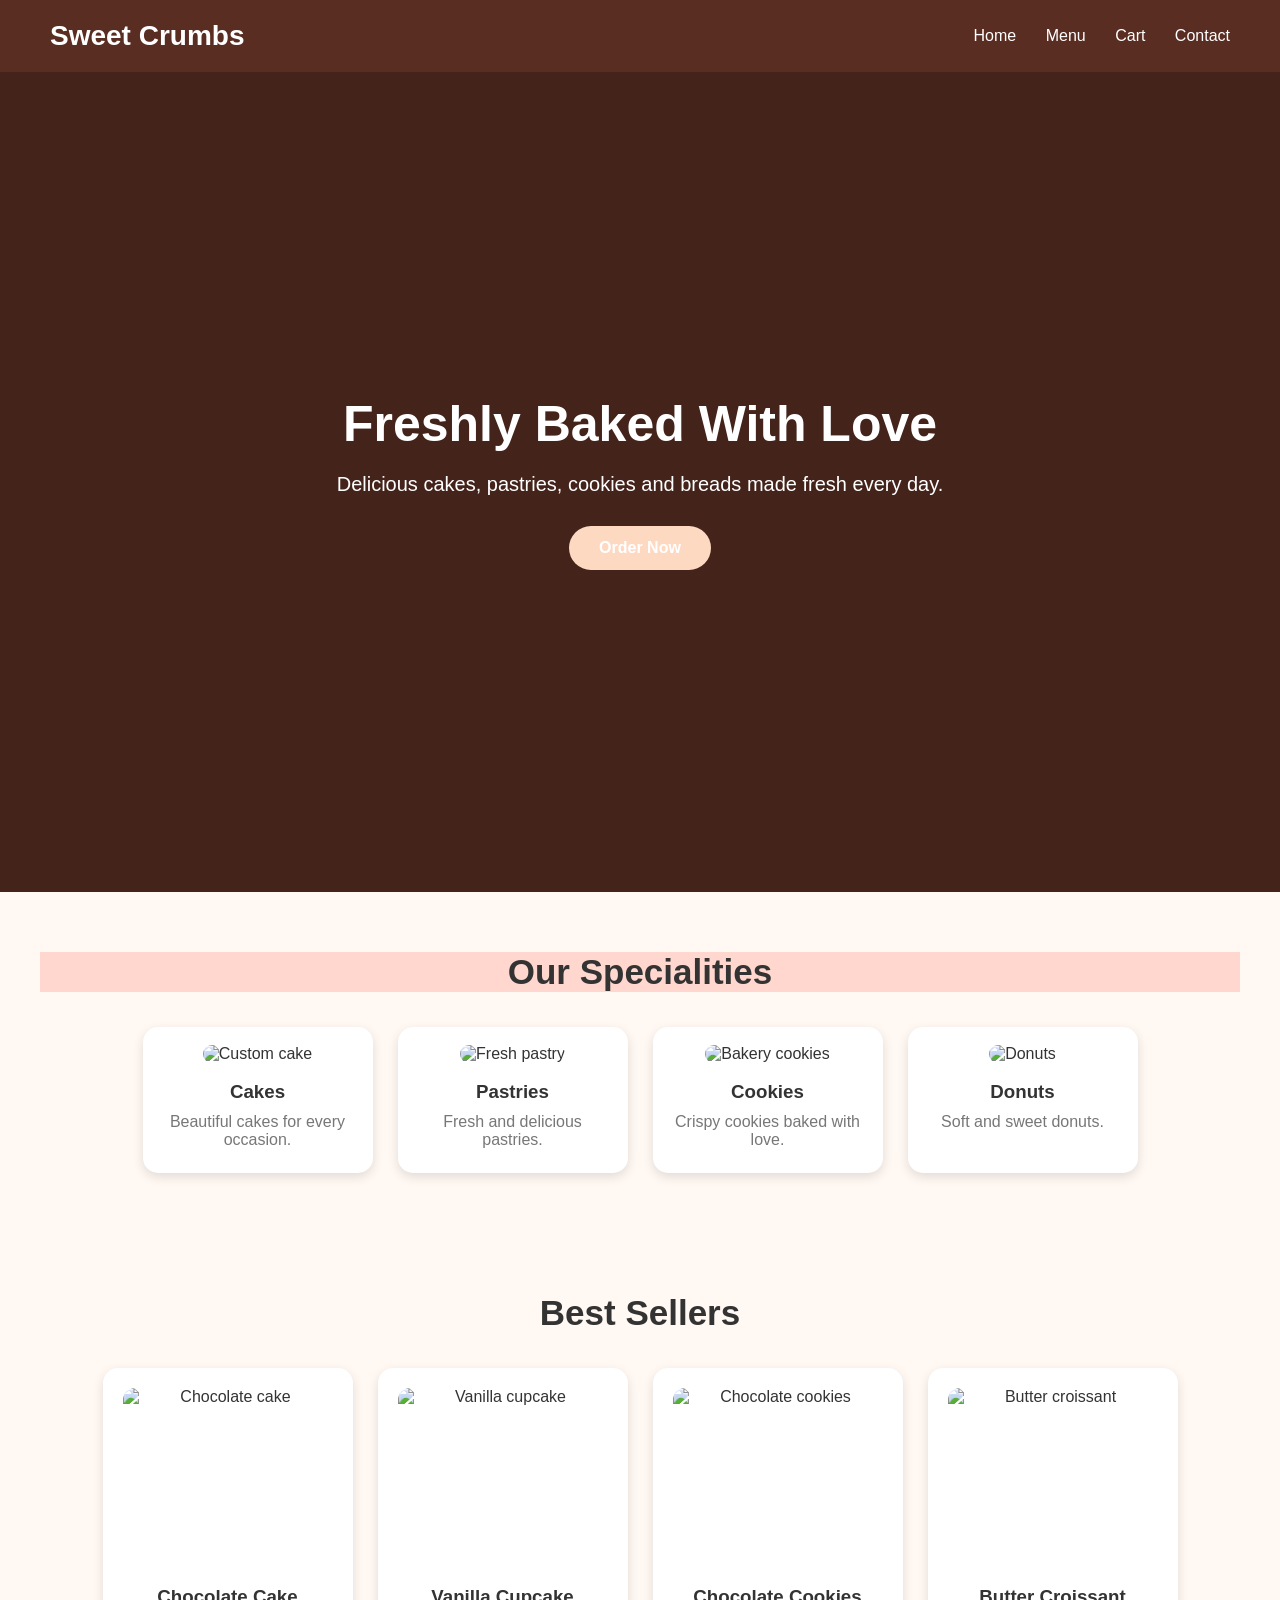
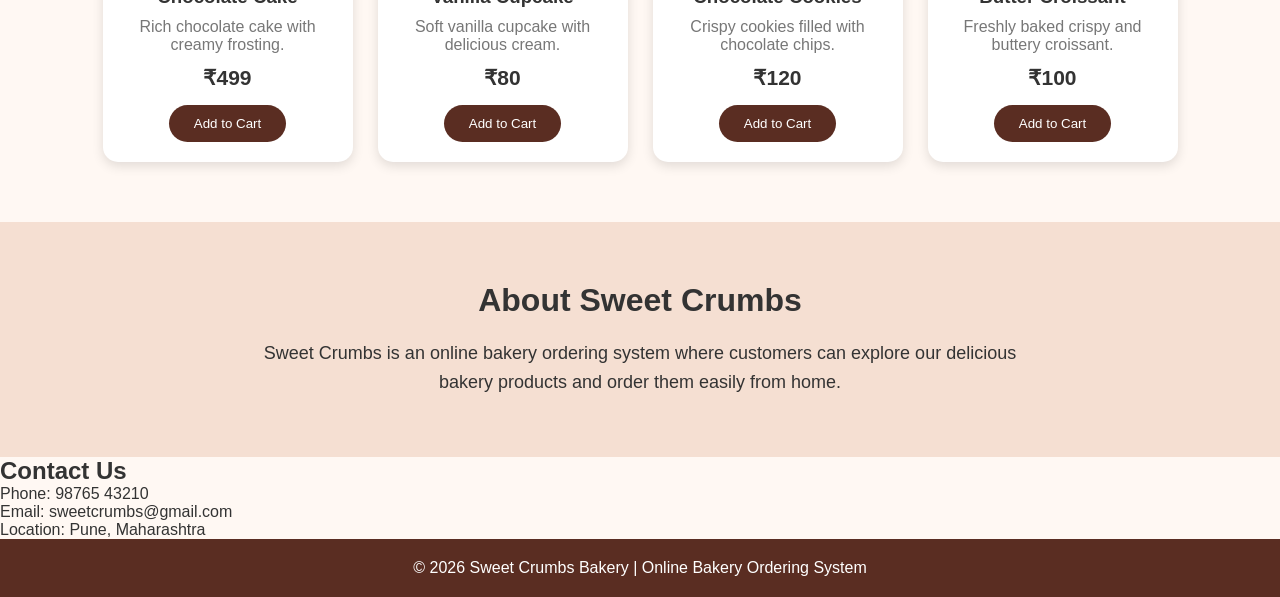
==== index.html @ 9736b139 "Add files via upload" ====
<!DOCTYPE html>
<html>
<head>
    <title>Sweet Crumbs Bakery</title>
    <link rel="stylesheet" href="style.css">
</head>

<body>

    <!-- Navigation -->
    <header>
        <h1>Sweet Crumbs</h1>

        <nav>
            <a href="index.html">Home</a>
            <a href="menu.html">Menu</a>
            <a href="cart.html">Cart</a>
            <a href="contact.html">Contact</a>
        </nav>
    </header>


    <!-- Hero Section -->
    <section class="hero">
        <div class="hero-slider">
            <div class="slide slide-1 active"></div>
            <div class="slide slide-2"></div>
            <div class="hero-overlay"></div>

            <div class="hero-text">
                <h2>Freshly Baked With Love</h2>

                <p>
                    Delicious cakes, pastries, cookies and breads
                    made fresh every day.
                </p>

                <a href="menu.html" class="btn">Order Now</a>
            </div>
        </div>
    </section>


    <!-- Categories -->
    <section class="categories">

        <h2 class="hr">Our Specialities</h2>

        <div class="category-container">
 
            <div class="category-card">
                <img src="https://images.unsplash.com/photo-1578985545062-69928b1d9587?auto=format&fit=crop&w=900&q=80" alt="Custom cake">
                <h3>Cakes</h3>
                <p>Beautiful cakes for every occasion.</p>
            </div>
 
            <div class="category-card">
                <img src="https://images.unsplash.com/photo-1509440159596-0249088772ff?auto=format&fit=crop&w=900&q=80" alt="Fresh pastry">
                <h3>Pastries</h3>
                <p>Fresh and delicious pastries.</p>
            </div>
 
            <div class="category-card">
                <img src="https://images.unsplash.com/photo-1486427944299-d1955d23e34d?auto=format&fit=crop&w=900&q=80" alt="Bakery cookies">
                <h3>Cookies</h3>
                <p>Crispy cookies baked with love.</p>
            </div>
 
            <div class="category-card">
                <img src="https://images.unsplash.com/photo-1551024601-bec78aea704b?auto=format&fit=crop&w=900&q=80" alt="Donuts">
                <h3>Donuts</h3>
                <p>Soft and sweet donuts.</p>
            </div>
 
        </div>

    </section>


    <!-- Best Sellers -->
    <section class="products">

        <h2>Best Sellers</h2>

        <div class="product-container">
 
            <div class="product-card">
                <img class="product-image" src="https://images.unsplash.com/photo-1578985545062-69928b1d9587?auto=format&fit=crop&w=900&q=80" alt="Chocolate cake">
 
                <h3>Chocolate Cake</h3>
 
                <p>Rich chocolate cake with creamy frosting.</p>
 
                <h4>₹499</h4>
 
                <button>Add to Cart</button>
            </div>
 
 
            <div class="product-card">
                <img class="product-image" src="https://images.unsplash.com/photo-1486427944299-d1955d23e34d?auto=format&fit=crop&w=900&q=80" alt="Vanilla cupcake">
 
                <h3>Vanilla Cupcake</h3>
 
                <p>Soft vanilla cupcake with delicious cream.</p>
 
                <h4>₹80</h4>
 
                <button>Add to Cart</button>
            </div>
 
 
            <div class="product-card">
                <img class="product-image" src="https://images.unsplash.com/photo-1486427944299-d1955d23e34d?auto=format&fit=crop&w=900&q=80" alt="Chocolate cookies">
 
                <h3>Chocolate Cookies</h3>
 
                <p>Crispy cookies filled with chocolate chips.</p>
 
                <h4>₹120</h4>
 
                <button>Add to Cart</button>
            </div>
 
 
            <div class="product-card">
                <img class="product-image" src="https://images.unsplash.com/photo-1509440159596-0249088772ff?auto=format&fit=crop&w=900&q=80" alt="Butter croissant">
 
                <h3>Butter Croissant</h3>
 
                <p>Freshly baked crispy and buttery croissant.</p>
 
                <h4>₹100</h4>
 
                <button>Add to Cart</button>
            </div>
 
        </div>

    </section>


    <!-- About -->
    <section class="about">

        <h2>About Sweet Crumbs</h2>

        <p>
            Sweet Crumbs is an online bakery ordering system
            where customers can explore our delicious bakery
            products and order them easily from home.
        </p>

    </section>


    <!-- Contact -->
    <section id="contact" class="contact">

        <h2>Contact Us</h2>

        <p>Phone: 98765 43210</p>
        <p>Email: sweetcrumbs@gmail.com</p>
        <p>Location: Pune, Maharashtra</p>

    </section>


    <!-- Footer -->
    <footer>
        <p>© 2026 Sweet Crumbs Bakery | Online Bakery Ordering System</p>
    </footer>

    <script>
        const slides = document.querySelectorAll('.slide');
        let currentSlide = 0;

        setInterval(() => {
            slides[currentSlide].classList.remove('active');
            currentSlide = (currentSlide + 1) % slides.length;
            slides[currentSlide].classList.add('active');
        }, 4000);
    </script>

</body>
</html>
---- style.css ----
* {
    margin: 0;
    padding: 0;
    box-sizing: border-box;
}

body {
    font-family: Arial, sans-serif;
    background-color: #fff8f3;
    color: #333;
}


/* Navigation */

header {
    background-color: #5a2d22;
    color: white;

    padding: 20px 50px;

    display: flex;
    justify-content: space-between;
    align-items: center;
}

header h1 {
    font-size: 28px;
}

nav a {
    color: white;
    text-decoration: none;
    margin-left: 25px;
}

nav a:hover {
    color: #ffd1b3;
}


/* Hero */

.hero {
    width: 100%;
    position: relative;
}

.hero-slider {
    position: relative;
    height: calc(100vh - 80px);
    min-height: 560px;
    overflow: hidden;
    background: #2f1b17;
}

.slide {
    position: absolute;
    inset: 0;
    background-size: cover;
    background-position: center;
    opacity: 0;
    transform: scale(1.14) translateX(4%);
    transition: opacity 1.2s ease, transform 5s ease;
}

.slide.active {
    opacity: 1;
    transform: scale(1) translateX(0);
}

.slide-1 {
    background-image: linear-gradient(rgba(90,45,34,0.62), rgba(90,45,34,0.62)),
        url("https://images.unsplash.com/photo-1509440159596-0249088772ff?auto=format&fit=crop&w=1600&q=80");
}

.slide-2 {
    background-image: linear-gradient(rgba(90,45,34,0.62), rgba(90,45,34,0.62)),
        url("https://images.unsplash.com/photo-1517433670267-08bbd4be890f?auto=format&fit=crop&w=1600&q=80");
}

.hero-overlay {
    position: absolute;
    inset: 0;
    background: rgba(46, 22, 15, 0.18);
}

.hero-text {
    position: relative;
    z-index: 2;
    height: 100%;
    display: flex;
    flex-direction: column;
    align-items: center;
    justify-content: center;
    text-align: center;
    color: white;
    padding: 30px;
}

.hero-text h2 {
    font-size: 50px;
    margin-bottom: 20px;
}

.hero-text p {
    font-size: 20px;
    margin-bottom: 30px;
    max-width: 700px;
}

.btn {
    background-color: #fed9c2;
    color: white;

    padding: 13px 30px;

    text-decoration: none;

    border-radius: 25px;

    font-weight: bold;
}


/* Categories */
.hr{
   background-color: #ffd7ce;
}

.categories {
    padding: 60px 40px;
    text-align: center;
}

.categories h2,
.products h2 {
    font-size: 35px;
    margin-bottom: 35px;
}

.category-container {
    display: flex;
    justify-content: center;
    gap: 25px;
    flex-wrap: wrap;
}

.category-card {
    background-color: white;

    width: 230px;

    padding: 18px 18px 24px;

    border-radius: 15px;

    box-shadow: 0 4px 12px rgba(0,0,0,0.12);
}

.category-card img {
    width: 100%;
    height: 170px;
    object-fit: cover;
    border-radius: 12px;
    margin-bottom: 18px;
}

.category-card h3 {
    margin-bottom: 10px;
}

.category-card p {
    margin-top: 10px;
    color: #777;
}


/* Products */

.products {
    padding: 60px 40px;
    text-align: center;
}

.product-container {
    display: flex;
    justify-content: center;
    gap: 25px;
    flex-wrap: wrap;
}

.product-card {
    background-color: white;

    width: 250px;

    padding: 20px;

    border-radius: 15px;

    box-shadow: 0 4px 12px rgba(0,0,0,0.12);
}

.product-image {
    width: 100%;
    height: 180px;
    object-fit: cover;
    border-radius: 12px;
    display: block;
    margin-bottom: 18px;
}

.product-card h3 {
    margin-bottom: 10px;
}

.product-card p {
    color: #777;
    margin-bottom: 12px;
}

.product-card h4 {
    font-size: 21px;
    margin-bottom: 15px;
}

.product-card button {
    background-color: #5a2d22;
    color: white;

    border: none;

    padding: 11px 25px;

    border-radius: 20px;

    cursor: pointer;
}

.product-card button:hover {
    background-color: #e89b6c;
}


/* About */

.about {
    padding: 60px 20%;
    text-align: center;
    background-color: #f5dfd2;
}

.about h2 {
    font-size: 32px;
    margin-bottom: 20px;
}

.about p {
    font-size: 18px;
    line-height: 1.6;
}


/* Footer */

footer {
    background-color: #5a2d22;
    color: white;

    text-align: center;

    padding: 20px;
}
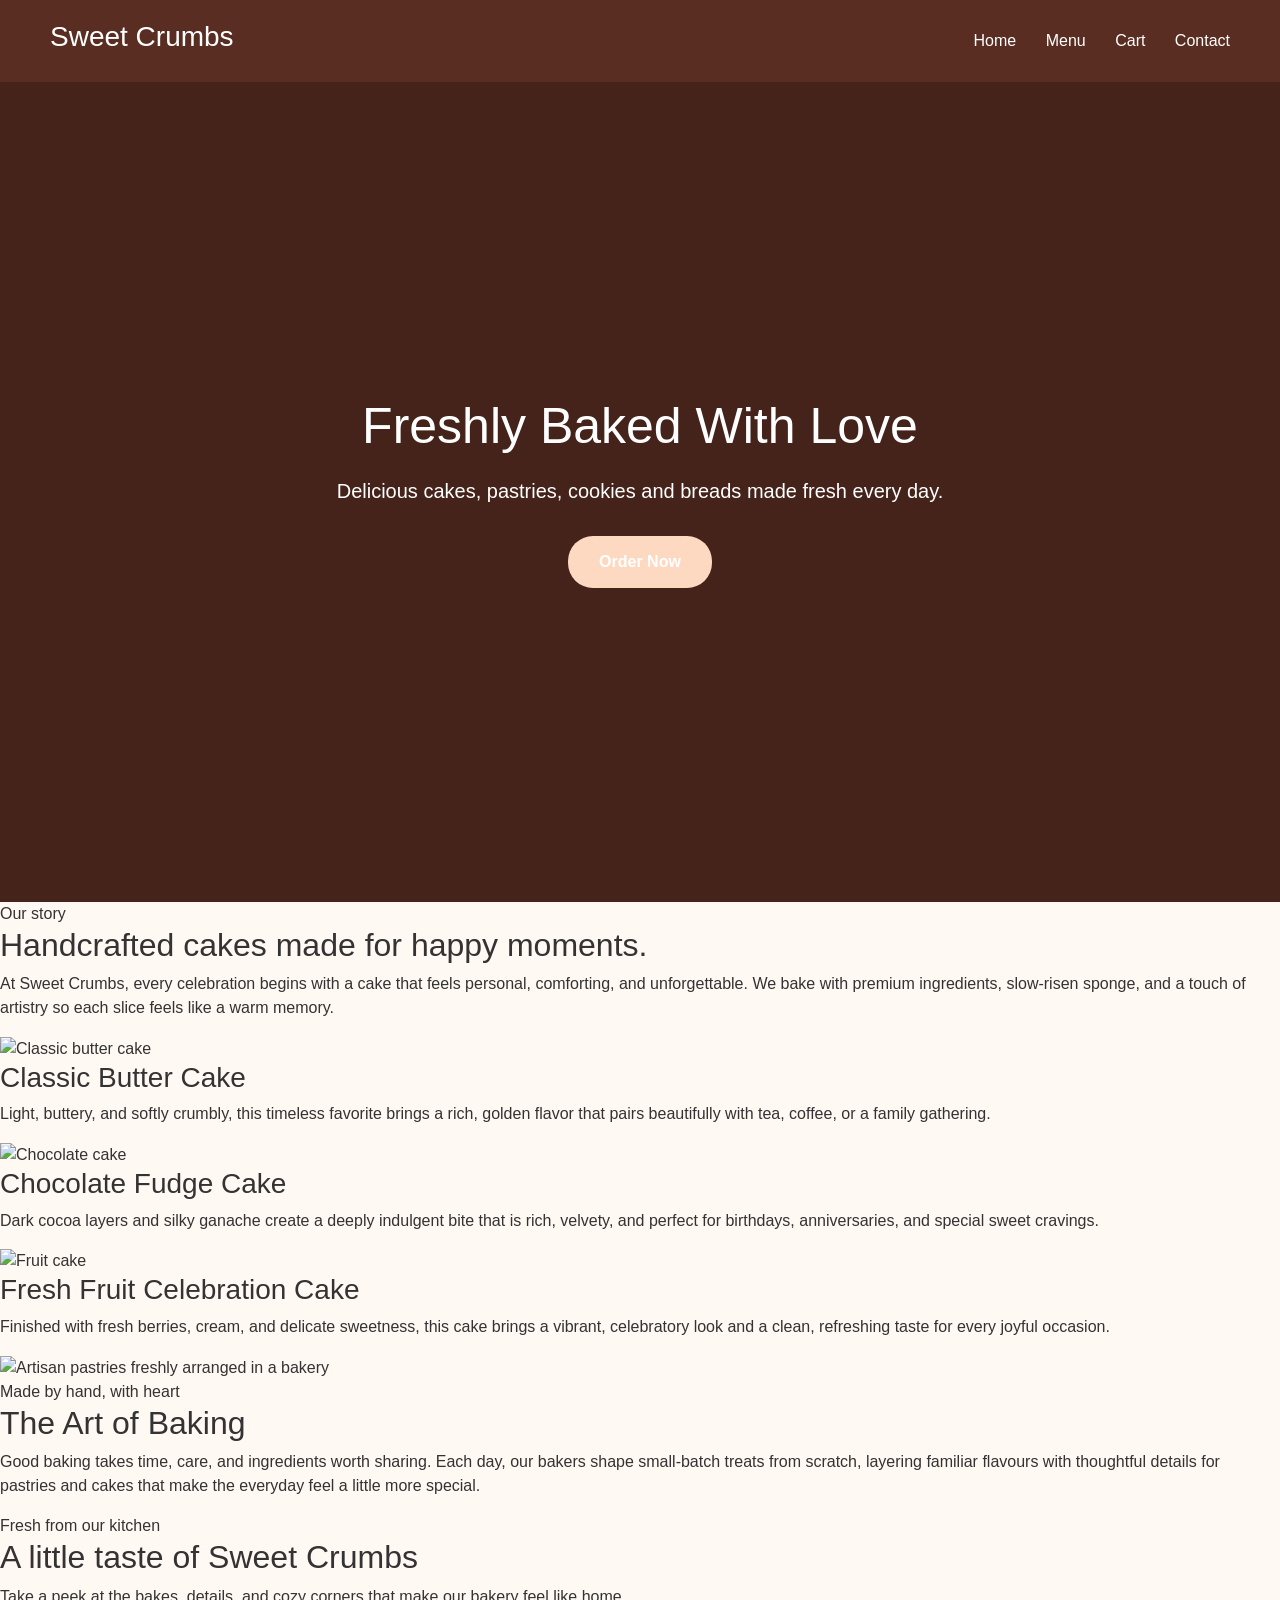
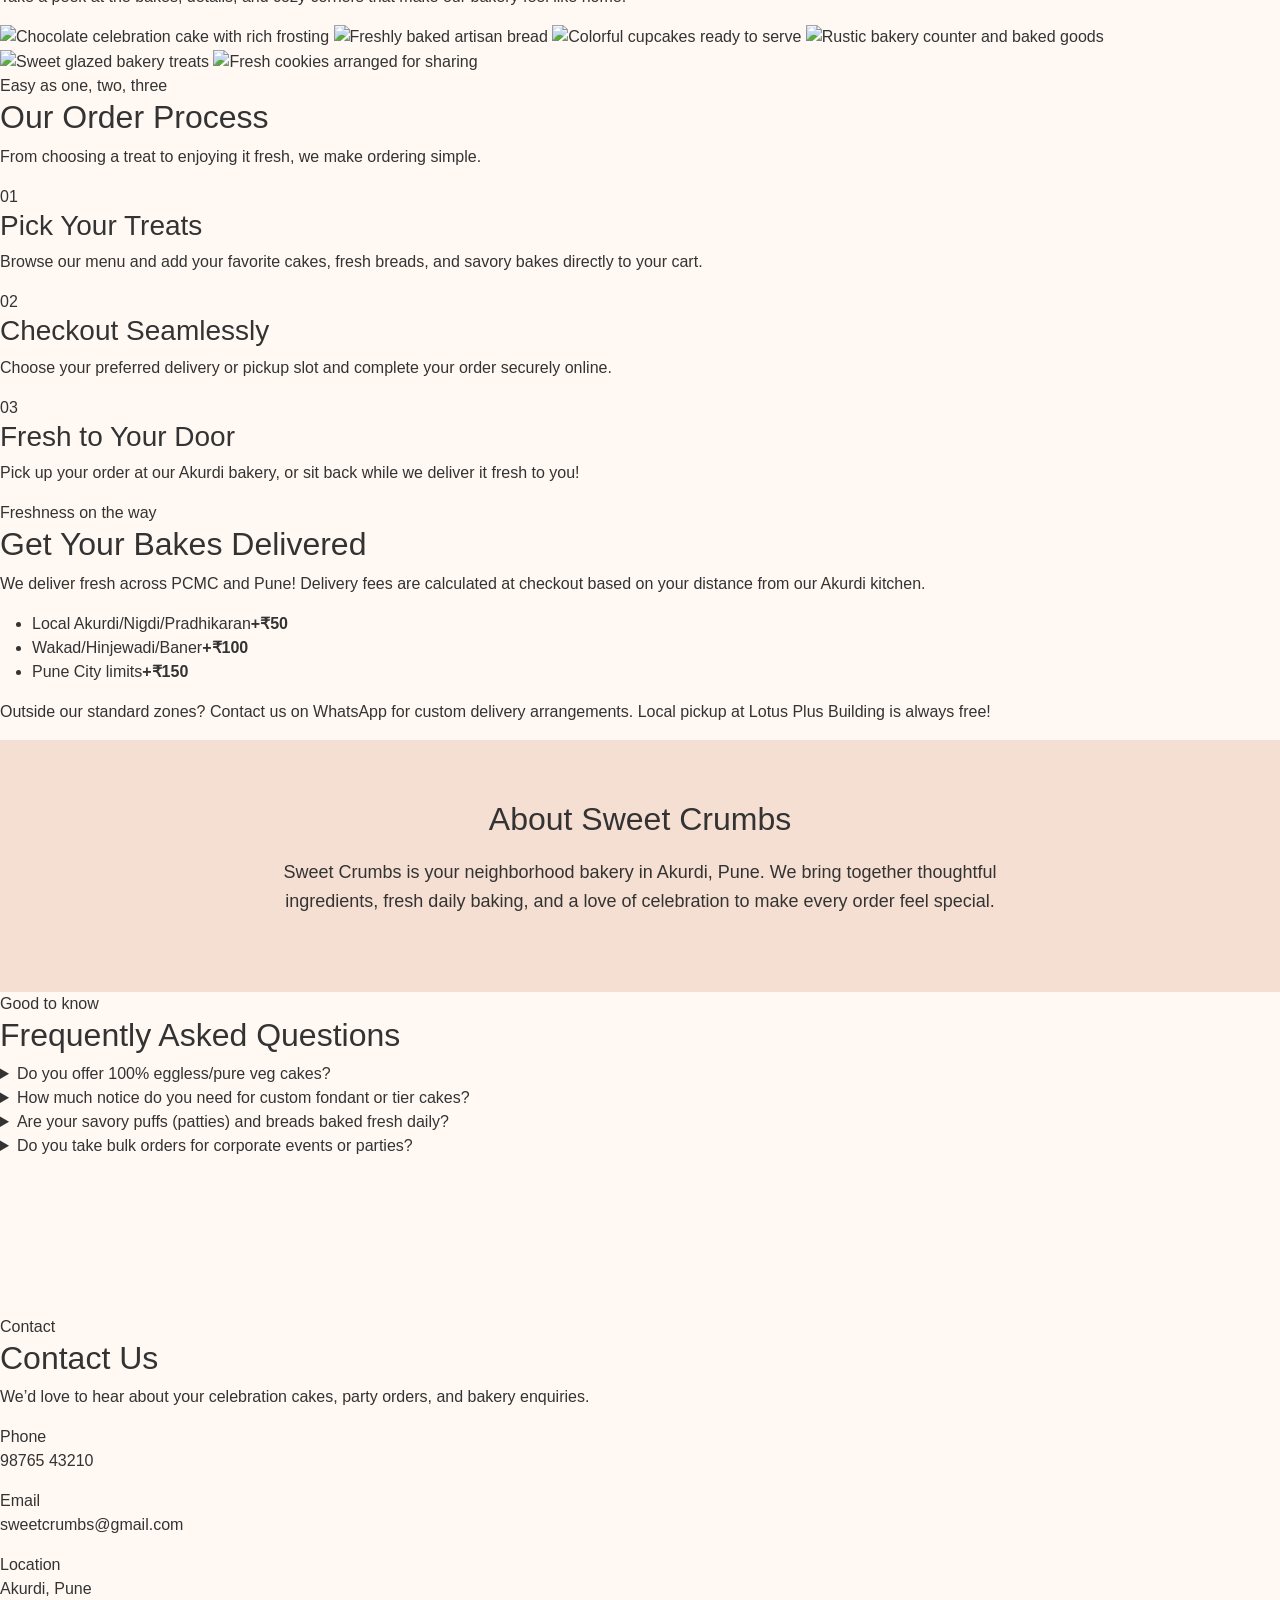
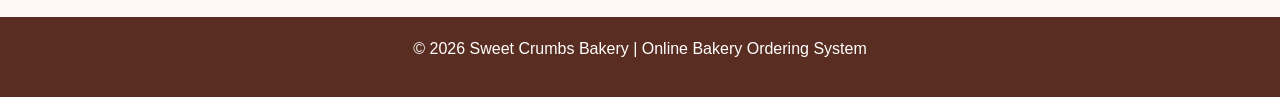
==== commit c0607f9f: "Integrate Bootstrap and enhance HTML structure Updated HTML structure to utilize Bootstrap for respo" ====
--- a/index.html
+++ b/index.html
@@ -2,12 +2,11 @@
 <html>
 <head>
     <title>Sweet Crumbs Bakery</title>
+    <link rel="stylesheet" href="https://cdn.jsdelivr.net/npm/bootstrap@5.3.3/dist/css/bootstrap.min.css">
     <link rel="stylesheet" href="style.css">
 </head>
 
 <body>
-
-    <!-- Navigation -->
     <header>
         <h1>Sweet Crumbs</h1>
 
@@ -19,8 +18,6 @@
         </nav>
     </header>
 
-
-    <!-- Hero Section -->
     <section class="hero">
         <div class="hero-slider">
             <div class="slide slide-1 active"></div>
@@ -40,147 +37,204 @@
         </div>
     </section>
 
-
-    <!-- Categories -->
-    <section class="categories">
-
-        <h2 class="hr">Our Specialities</h2>
-
-        <div class="category-container">
- 
-            <div class="category-card">
-                <img src="https://images.unsplash.com/photo-1578985545062-69928b1d9587?auto=format&fit=crop&w=900&q=80" alt="Custom cake">
-                <h3>Cakes</h3>
-                <p>Beautiful cakes for every occasion.</p>
-            </div>
- 
-            <div class="category-card">
-                <img src="https://images.unsplash.com/photo-1509440159596-0249088772ff?auto=format&fit=crop&w=900&q=80" alt="Fresh pastry">
-                <h3>Pastries</h3>
-                <p>Fresh and delicious pastries.</p>
-            </div>
- 
-            <div class="category-card">
-                <img src="https://images.unsplash.com/photo-1486427944299-d1955d23e34d?auto=format&fit=crop&w=900&q=80" alt="Bakery cookies">
-                <h3>Cookies</h3>
-                <p>Crispy cookies baked with love.</p>
-            </div>
- 
-            <div class="category-card">
-                <img src="https://images.unsplash.com/photo-1551024601-bec78aea704b?auto=format&fit=crop&w=900&q=80" alt="Donuts">
-                <h3>Donuts</h3>
-                <p>Soft and sweet donuts.</p>
-            </div>
- 
-        </div>
-
-    </section>
-
-
-    <!-- Best Sellers -->
-    <section class="products">
-
-        <h2>Best Sellers</h2>
-
-        <div class="product-container">
- 
-            <div class="product-card">
-                <img class="product-image" src="https://images.unsplash.com/photo-1578985545062-69928b1d9587?auto=format&fit=crop&w=900&q=80" alt="Chocolate cake">
- 
-                <h3>Chocolate Cake</h3>
- 
-                <p>Rich chocolate cake with creamy frosting.</p>
- 
-                <h4>₹499</h4>
- 
-                <button>Add to Cart</button>
-            </div>
- 
- 
-            <div class="product-card">
-                <img class="product-image" src="https://images.unsplash.com/photo-1486427944299-d1955d23e34d?auto=format&fit=crop&w=900&q=80" alt="Vanilla cupcake">
- 
-                <h3>Vanilla Cupcake</h3>
- 
-                <p>Soft vanilla cupcake with delicious cream.</p>
- 
-                <h4>₹80</h4>
- 
-                <button>Add to Cart</button>
-            </div>
- 
- 
-            <div class="product-card">
-                <img class="product-image" src="https://images.unsplash.com/photo-1486427944299-d1955d23e34d?auto=format&fit=crop&w=900&q=80" alt="Chocolate cookies">
- 
-                <h3>Chocolate Cookies</h3>
- 
-                <p>Crispy cookies filled with chocolate chips.</p>
- 
-                <h4>₹120</h4>
- 
-                <button>Add to Cart</button>
-            </div>
- 
- 
-            <div class="product-card">
-                <img class="product-image" src="https://images.unsplash.com/photo-1509440159596-0249088772ff?auto=format&fit=crop&w=900&q=80" alt="Butter croissant">
- 
-                <h3>Butter Croissant</h3>
- 
-                <p>Freshly baked crispy and buttery croissant.</p>
- 
-                <h4>₹100</h4>
- 
-                <button>Add to Cart</button>
-            </div>
- 
-        </div>
-
-    </section>
-
-
-    <!-- About -->
+    <section class="cake-about">
+        <div class="cake-about-inner">
+            <div class="cake-about-copy">
+                <span class="tag">Our story</span>
+                <h2>Handcrafted cakes made for happy moments.</h2>
+                <p>
+                    At Sweet Crumbs, every celebration begins with a cake that feels personal,
+                    comforting, and unforgettable. We bake with premium ingredients, slow-risen
+                    sponge, and a touch of artistry so each slice feels like a warm memory.
+                </p>
+            </div>
+
+            <div class="cake-info-grid">
+                <article class="cake-info-card">
+                    <img src="https://images.unsplash.com/photo-1551024601-bec78aea704b?auto=format&fit=crop&w=900&q=80" alt="Classic butter cake">
+                    <h3>Classic Butter Cake</h3>
+                    <p>
+                        Light, buttery, and softly crumbly, this timeless favorite brings a rich,
+                        golden flavor that pairs beautifully with tea, coffee, or a family gathering.
+                    </p>
+                </article>
+
+                <article class="cake-info-card">
+                    <img src="https://images.unsplash.com/photo-1578985545062-69928b1d9587?auto=format&fit=crop&w=900&q=80" alt="Chocolate cake">
+                    <h3>Chocolate Fudge Cake</h3>
+                    <p>
+                        Dark cocoa layers and silky ganache create a deeply indulgent bite that is rich,
+                        velvety, and perfect for birthdays, anniversaries, and special sweet cravings.
+                    </p>
+                </article>
+
+                <article class="cake-info-card">
+                    <img src="https://images.unsplash.com/photo-1464349095431-e9a21285b5f3?auto=format&fit=crop&w=900&q=80" alt="Fruit cake">
+                    <h3>Fresh Fruit Celebration Cake</h3>
+                    <p>
+                        Finished with fresh berries, cream, and delicate sweetness, this cake brings a
+                        vibrant, celebratory look and a clean, refreshing taste for every joyful occasion.
+                    </p>
+                </article>
+            </div>
+        </div>
+    </section>
+
+    <section class="home-feature">
+        <div class="home-feature-inner">
+            <img class="home-feature-image" src="https://images.unsplash.com/photo-1555507036-ab1f4038808a?auto=format&fit=crop&w=1400&q=85" alt="Artisan pastries freshly arranged in a bakery">
+            <div class="feature-copy">
+                <span class="tag">Made by hand, with heart</span>
+                <h2>The Art of Baking</h2>
+                <p>
+                    Good baking takes time, care, and ingredients worth sharing. Each day, our bakers
+                    shape small-batch treats from scratch, layering familiar flavours with thoughtful
+                    details for pastries and cakes that make the everyday feel a little more special.
+                </p>
+            </div>
+        </div>
+    </section>
+
+    <section class="bakery-gallery" aria-labelledby="gallery-heading">
+        <div class="gallery-heading">
+            <span class="tag">Fresh from our kitchen</span>
+            <h2 id="gallery-heading">A little taste of Sweet Crumbs</h2>
+            <p>Take a peek at the bakes, details, and cozy corners that make our bakery feel like home.</p>
+        </div>
+        <div class="gallery-grid">
+            <img src="https://images.unsplash.com/photo-1578985545062-69928b1d9587?auto=format&fit=crop&w=1000&q=85" alt="Chocolate celebration cake with rich frosting">
+            <img src="https://images.unsplash.com/photo-1509440159596-0249088772ff?auto=format&fit=crop&w=900&q=85" alt="Freshly baked artisan bread">
+            <img src="https://images.unsplash.com/photo-1486427944299-d1955d23e34d?auto=format&fit=crop&w=900&q=85" alt="Colorful cupcakes ready to serve">
+            <img src="https://images.unsplash.com/photo-1517433670267-08bbd4be890f?auto=format&fit=crop&w=1000&q=85" alt="Rustic bakery counter and baked goods">
+            <img src="https://images.unsplash.com/photo-1551024601-bec78aea704b?auto=format&fit=crop&w=900&q=85" alt="Sweet glazed bakery treats">
+            <img src="https://images.unsplash.com/photo-1558961363-fa8fdf82db35?auto=format&fit=crop&w=900&q=85" alt="Fresh cookies arranged for sharing">
+        </div>
+    </section>
+
+    <section class="order-process" aria-labelledby="order-process-heading">
+        <div class="order-process-inner">
+            <div class="order-section-heading">
+                <span class="tag">Easy as one, two, three</span>
+                <h2 id="order-process-heading">Our Order Process</h2>
+                <p>From choosing a treat to enjoying it fresh, we make ordering simple.</p>
+            </div>
+            <div class="process-grid">
+                <article class="process-card">
+                    <span class="process-number">01</span>
+                    <h3>Pick Your Treats</h3>
+                    <p>Browse our menu and add your favorite cakes, fresh breads, and savory bakes directly to your cart.</p>
+                </article>
+                <article class="process-card">
+                    <span class="process-number">02</span>
+                    <h3>Checkout Seamlessly</h3>
+                    <p>Choose your preferred delivery or pickup slot and complete your order securely online.</p>
+                </article>
+                <article class="process-card">
+                    <span class="process-number">03</span>
+                    <h3>Fresh to Your Door</h3>
+                    <p>Pick up your order at our Akurdi bakery, or sit back while we deliver it fresh to you!</p>
+                </article>
+            </div>
+        </div>
+    </section>
+
+    <section class="delivery-info" aria-labelledby="delivery-heading">
+        <div class="delivery-info-inner">
+            <div class="delivery-copy">
+                <span class="tag">Freshness on the way</span>
+                <h2 id="delivery-heading">Get Your Bakes Delivered</h2>
+                <p>We deliver fresh across PCMC and Pune! Delivery fees are calculated at checkout based on your distance from our Akurdi kitchen.</p>
+            </div>
+            <ul class="delivery-zones">
+                <li><span>Local Akurdi/Nigdi/Pradhikaran</span><strong>+₹50</strong></li>
+                <li><span>Wakad/Hinjewadi/Baner</span><strong>+₹100</strong></li>
+                <li><span>Pune City limits</span><strong>+₹150</strong></li>
+            </ul>
+            <p class="delivery-note">Outside our standard zones? Contact us on WhatsApp for custom delivery arrangements. Local pickup at Lotus Plus Building is always free!</p>
+        </div>
+    </section>
+
     <section class="about">
-
         <h2>About Sweet Crumbs</h2>
 
         <p>
-            Sweet Crumbs is an online bakery ordering system
-            where customers can explore our delicious bakery
-            products and order them easily from home.
+            Sweet Crumbs is your neighborhood bakery in Akurdi, Pune. We bring together thoughtful
+            ingredients, fresh daily baking, and a love of celebration to make every order feel special.
         </p>
-
-    </section>
-
-
-    <!-- Contact -->
+    </section>
+
+    <section class="faq-section" aria-labelledby="faq-heading">
+        <div class="faq-inner">
+            <div class="order-section-heading">
+                <span class="tag">Good to know</span>
+                <h2 id="faq-heading">Frequently Asked Questions</h2>
+            </div>
+            <div class="faq-list">
+                <details class="faq-item">
+                    <summary>Do you offer 100% eggless/pure veg cakes?</summary>
+                    <p>Yes! We specialize in premium eggless cakes and bakes. Just select the "eggless" option.</p>
+                </details>
+                <details class="faq-item">
+                    <summary>How much notice do you need for custom fondant or tier cakes?</summary>
+                    <p>We request at least 48 hours' notice for custom celebration cakes to ensure every detail is perfect.</p>
+                </details>
+                <details class="faq-item">
+                    <summary>Are your savory puffs (patties) and breads baked fresh daily?</summary>
+                    <p>Absolutely. All our breads, pavs, and patties are baked fresh every single morning.</p>
+                </details>
+                <details class="faq-item">
+                    <summary>Do you take bulk orders for corporate events or parties?</summary>
+                    <p>Yes, we love catering for birthdays, office events, and return favors. Contact us directly for bulk pricing.</p>
+                </details>
+            </div>
+        </div>
+    </section>
+
+    <section class="location-map" aria-label="Find Sweet Crumbs at Lotus Plus Building in Akurdi, Pune">
+        <div class="map-wrapper">
+            <iframe
+                src="https://maps.google.com/maps?q=lotus+plus+flat+9,+Akurdi,+Maharashtra+411035,+India&t=&z=15&ie=UTF8&iwloc=&output=embed"
+                loading="lazy"
+                referrerpolicy="no-referrer-when-downgrade"
+                allowfullscreen>
+            </iframe>
+        </div>
+    </section>
+
     <section id="contact" class="contact">
-
-        <h2>Contact Us</h2>
-
-        <p>Phone: 98765 43210</p>
-        <p>Email: sweetcrumbs@gmail.com</p>
-        <p>Location: Pune, Maharashtra</p>
-
-    </section>
-
-
-    <!-- Footer -->
+        <div class="contact-wrapper">
+            <div class="contact-text">
+                <span class="tag">Contact</span>
+                <h2>Contact Us</h2>
+                <p>
+                    We’d love to hear about your celebration cakes,
+                    party orders, and bakery enquiries.
+                </p>
+            </div>
+
+            <div class="contact-details">
+                <div class="detail-item">
+                    <span class="label">Phone</span>
+                    <p>98765 43210</p>
+                </div>
+                <div class="detail-item">
+                    <span class="label">Email</span>
+                    <p>sweetcrumbs@gmail.com</p>
+                </div>
+                <div class="detail-item">
+                    <span class="label">Location</span>
+                    <p>Akurdi, Pune</p>
+                </div>
+            </div>
+        </div>
+    </section>
+
     <footer>
         <p>© 2026 Sweet Crumbs Bakery | Online Bakery Ordering System</p>
     </footer>
 
-    <script>
-        const slides = document.querySelectorAll('.slide');
-        let currentSlide = 0;
-
-        setInterval(() => {
-            slides[currentSlide].classList.remove('active');
-            currentSlide = (currentSlide + 1) % slides.length;
-            slides[currentSlide].classList.add('active');
-        }, 4000);
-    </script>
-
+    <script src="https://code.jquery.com/jquery-3.12.4.min.js"></script>
+    <script src="https://cdn.jsdelivr.net/npm/bootstrap@5.3.3/dist/js/bootstrap.bundle.min.js"></script>
+    <script src="script.js"></script>
 </body>
-</html>+</html>
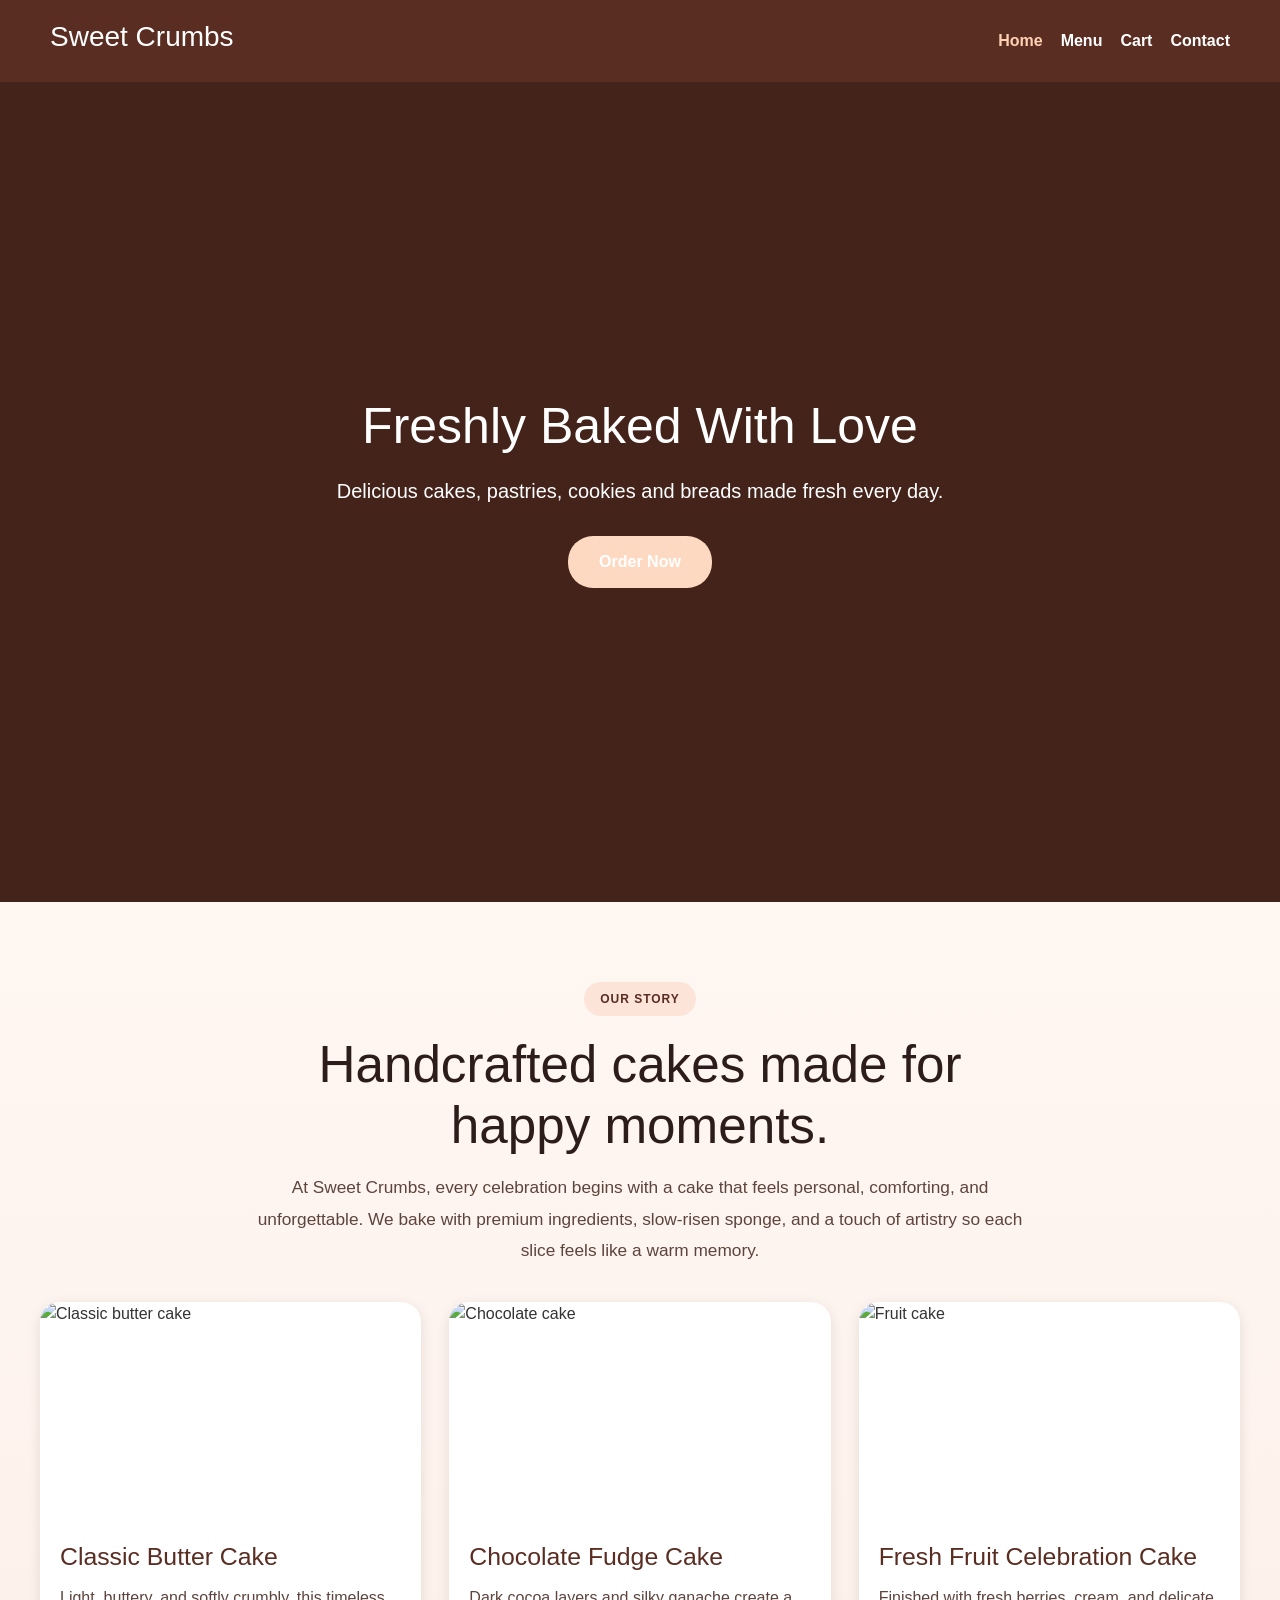
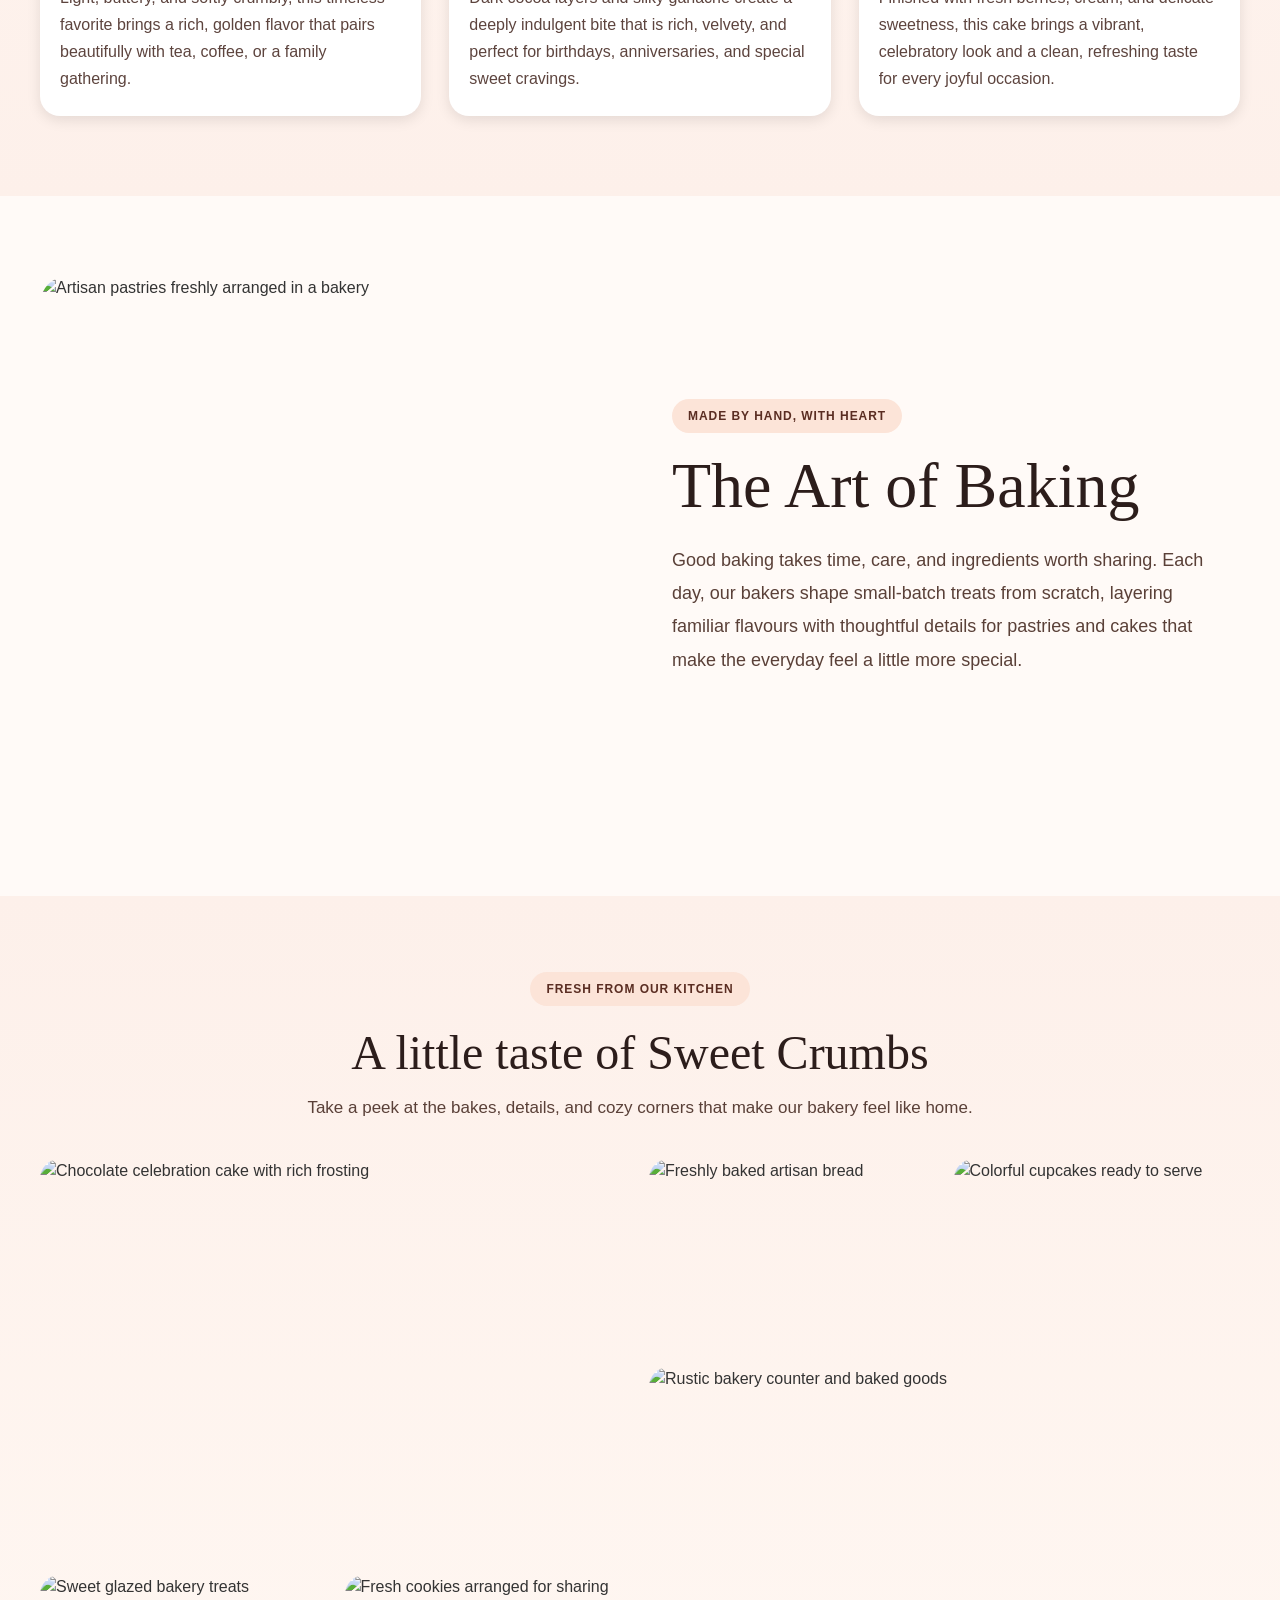
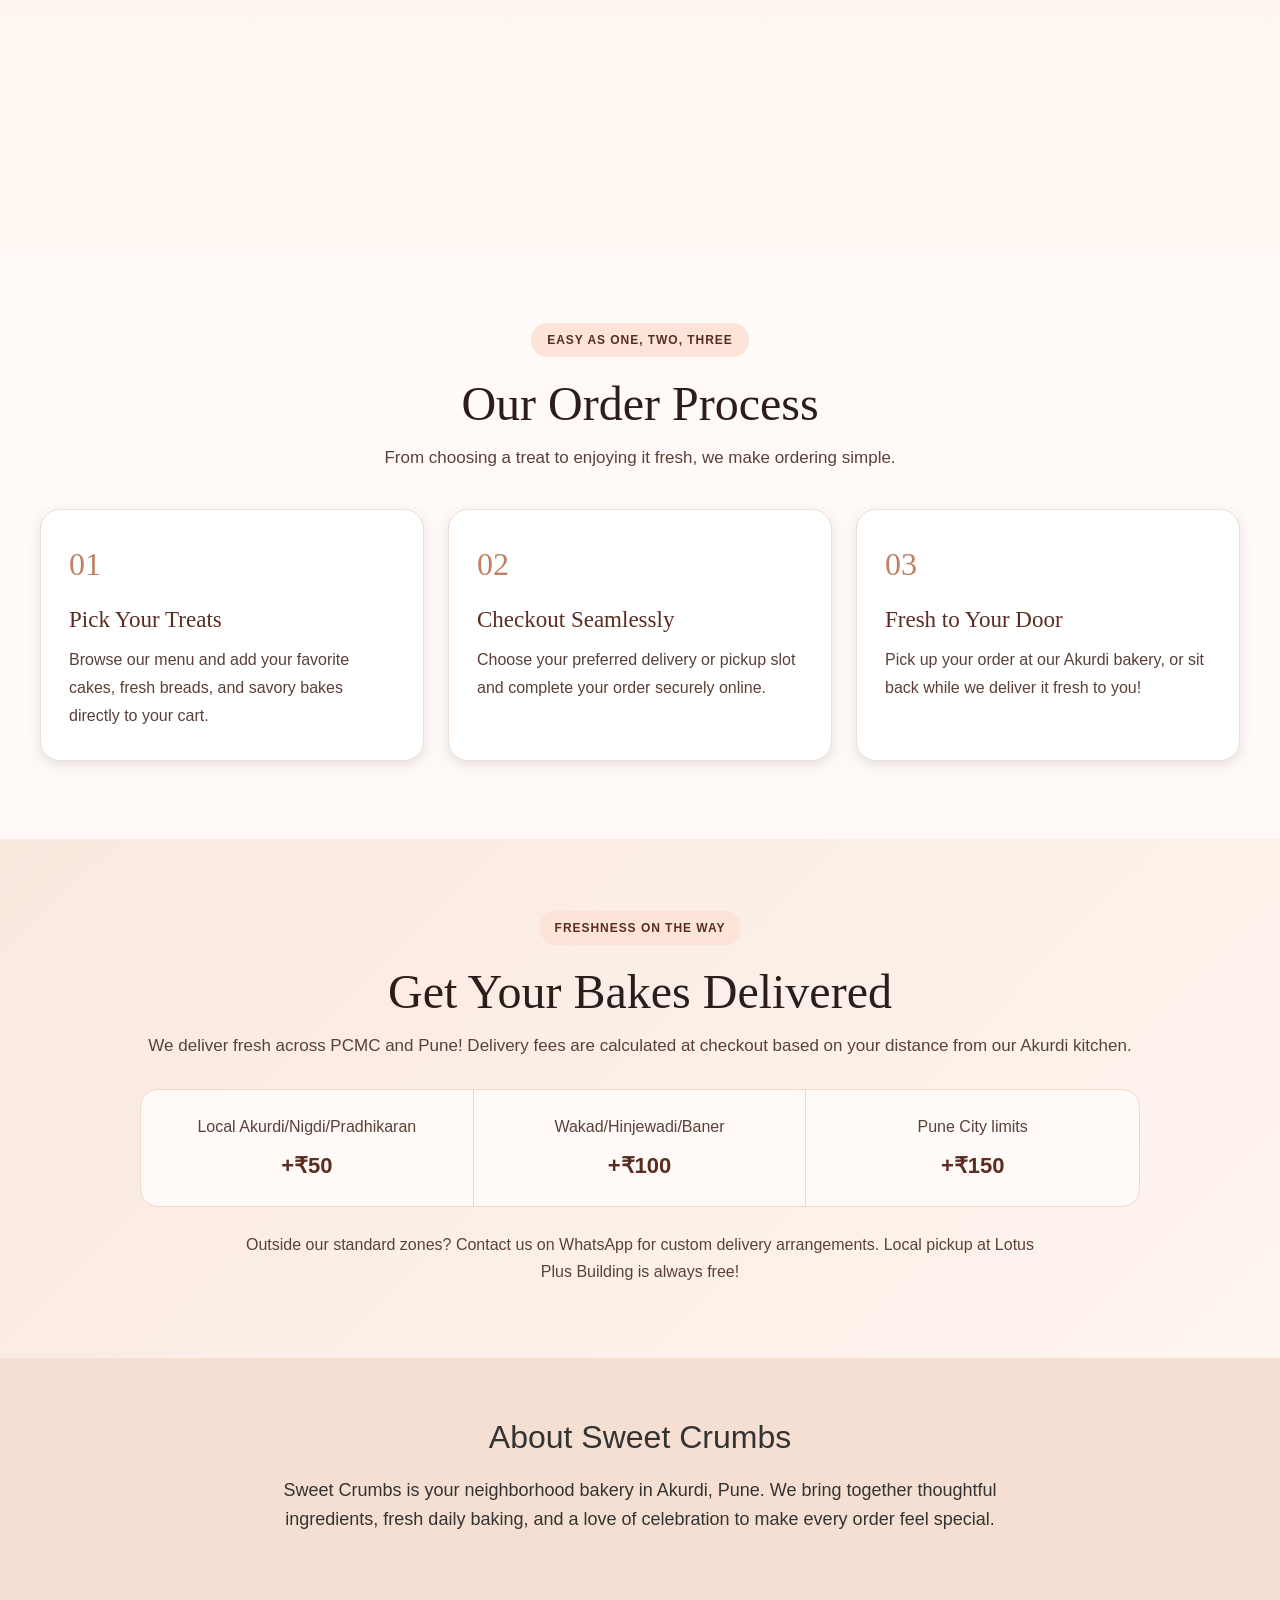
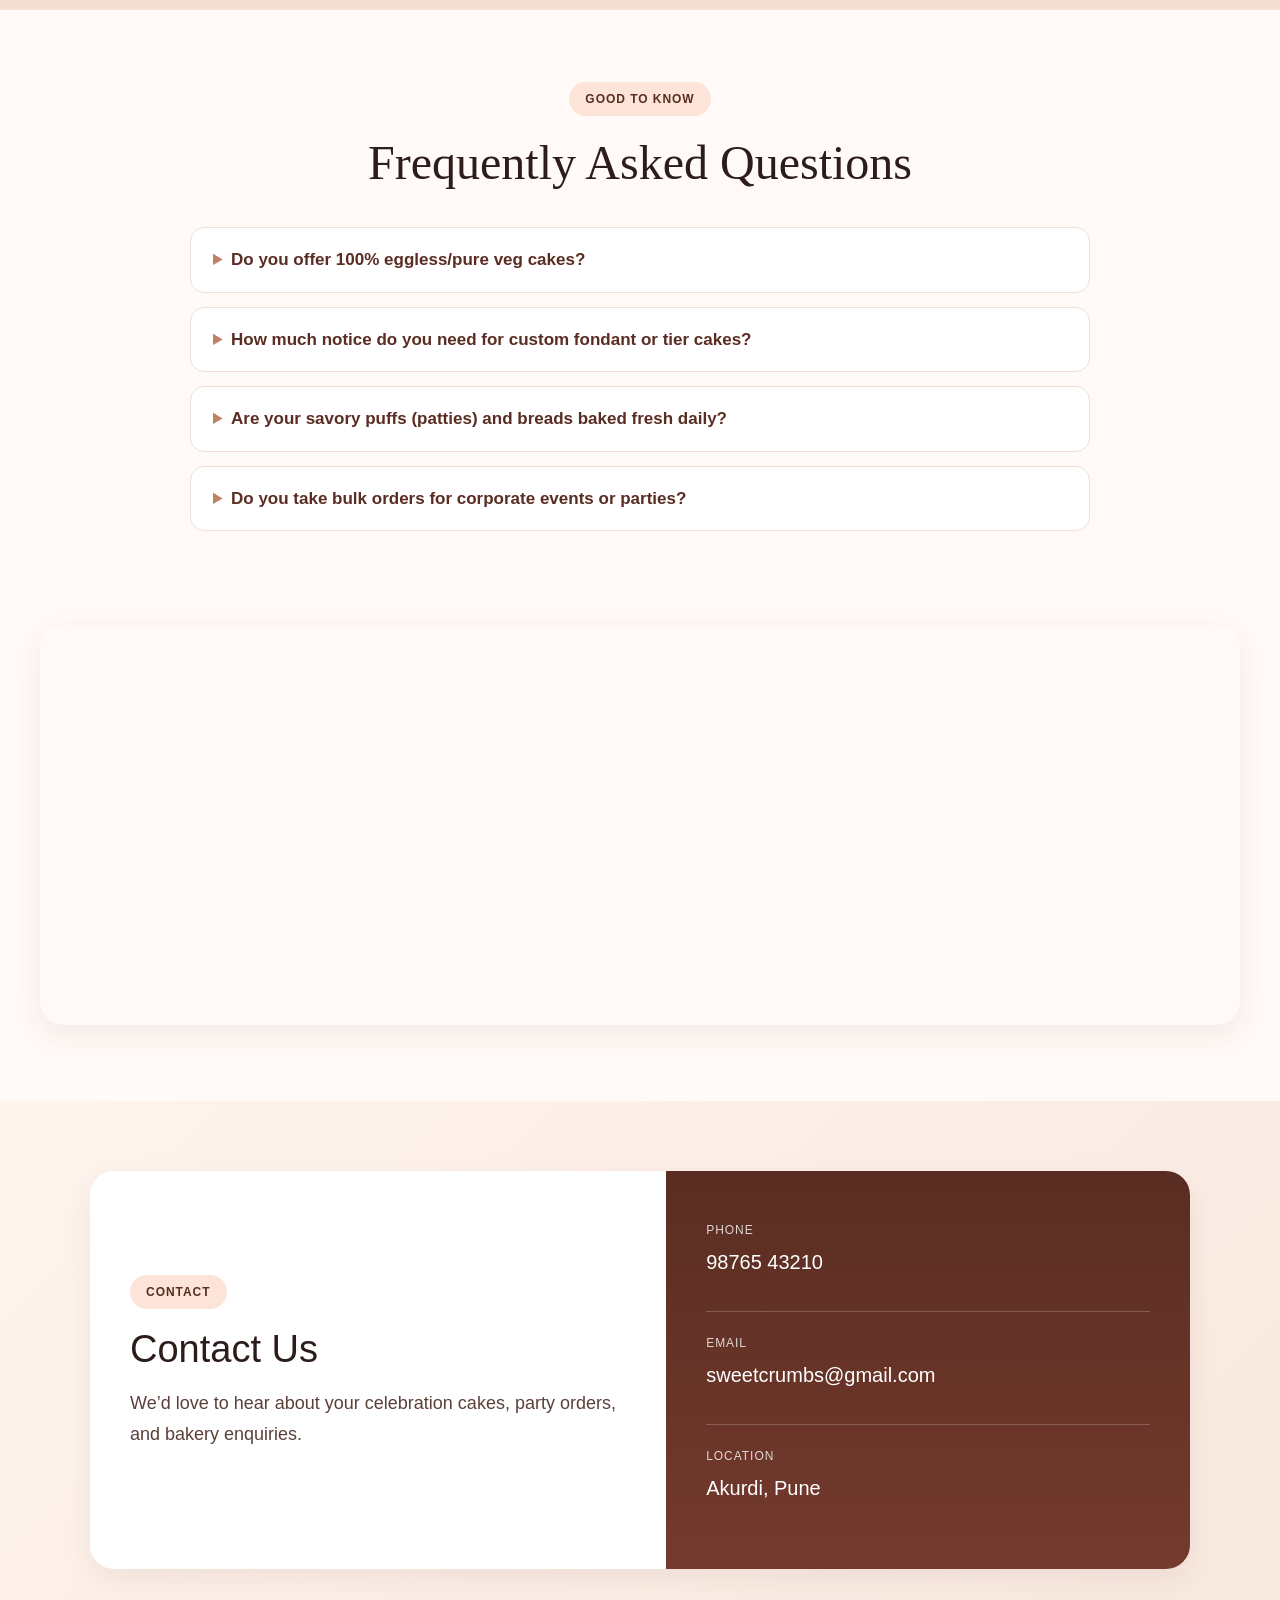
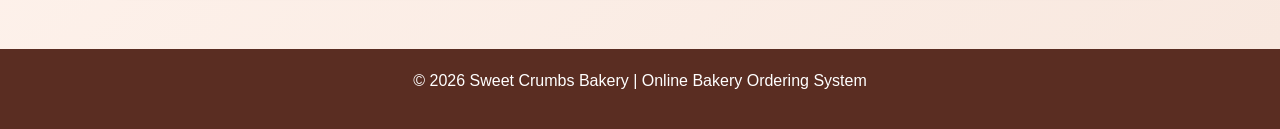
==== commit d01a4f2a: "Update index.html" ====
--- a/index.html
+++ b/index.html
@@ -6,6 +6,7 @@
     <link rel="stylesheet" href="style.css">
 </head>
 
+    
 <body>
     <header>
         <h1>Sweet Crumbs</h1>
--- a/style.css
+++ b/style.css
@@ -1,274 +1,185 @@
-* {
-    margin: 0;
-    padding: 0;
-    box-sizing: border-box;
+:root {
+    --brown: #5a2d22;
+    --dark: #2c1d1b;
+    --cream: #fff8f3;
+    --peach: #fed9c2;
+    --muted: #666;
+    --shadow: 0 4px 14px rgba(0, 0, 0, .1);
 }
 
-body {
-    font-family: Arial, sans-serif;
-    background-color: #fff8f3;
-    color: #333;
+* { box-sizing: border-box; margin: 0; padding: 0; }
+html { scroll-behavior: smooth; }
+body { background: var(--cream); color: #333; font-family: Arial, sans-serif; }
+img { display: block; max-width: 100%; }
+button, input, textarea { font: inherit; }
+
+header {
+    align-items: center; background: var(--brown); color: #fff; display: flex;
+    justify-content: space-between; padding: 20px 50px; position: relative; z-index: 10;
+}
+header h1 { font-size: 28px; }
+nav { align-items: center; display: flex; flex-wrap: wrap; gap: 18px; justify-content: flex-end; }
+nav a { color: #fff; font-weight: 600; line-height: 1.2; text-decoration: none; white-space: nowrap; }
+nav a:hover, .active-link { color: #ffd1b3; }
+
+.hero-slider { background: #2f1b17; height: calc(100vh - 80px); min-height: 560px; overflow: hidden; position: relative; }
+.slide { background-position: center; background-size: cover; inset: 0; opacity: 0; position: absolute; transform: scale(1.12); transition: opacity 1.2s ease, transform 5s ease; }
+.slide.active { opacity: 1; transform: scale(1); }
+.slide-1 { background-image: linear-gradient(#5a2d2299, #5a2d2299), url("https://images.unsplash.com/photo-1509440159596-0249088772ff?auto=format&fit=crop&w=1600&q=80"); }
+.slide-2 { background-image: linear-gradient(#5a2d2299, #5a2d2299), url("https://images.unsplash.com/photo-1517433670267-08bbd4be890f?auto=format&fit=crop&w=1600&q=80"); }
+.hero-overlay { background: #2e160f2e; inset: 0; position: absolute; }
+.hero-text { align-items: center; color: #fff; display: flex; flex-direction: column; height: 100%; justify-content: center; padding: 30px; position: relative; text-align: center; z-index: 2; }
+.hero-text h2 { font-size: 50px; margin-bottom: 20px; }
+.hero-text p { font-size: 20px; margin-bottom: 30px; max-width: 700px; }
+.btn { background: var(--peach); border-radius: 25px; color: #fff; font-weight: bold; padding: 13px 30px; text-decoration: none; }
+
+.cake-about { background: linear-gradient(180deg, #fff7f2 0%, #fdf0ea 100%); padding: 80px 40px; }
+.cake-about-inner { margin: 0 auto; max-width: 1200px; }
+.cake-about-copy { margin: 0 auto 36px; max-width: 780px; text-align: center; }
+.cake-about-copy h2 { color: var(--dark); font-size: clamp(2.2rem, 4vw, 3.2rem); margin-bottom: 16px; }
+.cake-about-copy p { color: #5d443e; font-size: 1.08rem; line-height: 1.8; }
+.cake-info-grid { display: grid; gap: 28px; grid-template-columns: repeat(auto-fit, minmax(250px, 1fr)); }
+.cake-info-card { background: #fff; border-radius: 20px; box-shadow: var(--shadow); overflow: hidden; }
+.cake-info-card img { height: 220px; object-fit: cover; width: 100%; }
+.cake-info-card h3 { color: var(--brown); font-size: 1.55rem; margin: 20px 20px 12px; }
+.cake-info-card p { color: #5d443e; line-height: 1.7; margin: 0 20px 24px; }
+
+.home-feature { background: #fffaf7; padding: 80px 40px; }
+.home-feature-inner { align-items: center; display: grid; gap: 64px; grid-template-columns: 1fr 1fr; margin: auto; max-width: 1200px; }
+.home-feature-image { border-radius: 28px; height: 540px; object-fit: cover; width: 100%; }
+.feature-copy { padding: 24px 20px 24px 0; }
+.feature-copy h2 { color: var(--dark); font-family: Georgia, "Times New Roman", serif; font-size: clamp(2.5rem, 5vw, 4rem); font-weight: 500; line-height: 1.1; margin-bottom: 22px; }
+.feature-copy p { color: #5a4038; font-size: 18px; line-height: 1.85; }
+.bakery-gallery { background: linear-gradient(180deg, #fdf0ea, #fff8f3); padding: 76px 40px 86px; }
+.gallery-heading { margin: 0 auto 36px; max-width: 720px; text-align: center; }
+.gallery-heading .tag { margin-right: auto; margin-left: auto; }
+.gallery-heading h2 { color: var(--dark); font-family: Georgia, "Times New Roman", serif; font-size: clamp(2rem, 4vw, 3rem); font-weight: 500; margin-bottom: 12px; }
+.gallery-heading p { color: #5a4038; font-size: 17px; line-height: 1.7; }
+.gallery-grid { display: grid; grid-auto-rows: 190px; gap: 18px; grid-template-columns: repeat(4, minmax(0, 1fr)); margin: auto; max-width: 1200px; }
+.gallery-grid img { border-radius: 20px; height: 100%; object-fit: cover; width: 100%; }
+.gallery-grid img:first-child { grid-column: span 2; grid-row: span 2; }
+.gallery-grid img:nth-child(4) { grid-column: span 2; }
+.order-process { background: #fffaf7; padding: 72px 40px 78px; }
+.order-process-inner, .faq-inner { margin: auto; max-width: 1200px; }
+.order-section-heading { margin: 0 auto 36px; max-width: 760px; text-align: center; }
+.order-section-heading .tag { margin-right: auto; margin-left: auto; }
+.order-section-heading h2, .delivery-copy h2 { color: var(--dark); font-family: Georgia, "Times New Roman", serif; font-size: clamp(2rem, 4vw, 3rem); font-weight: 500; margin-bottom: 12px; }
+.order-section-heading p, .delivery-copy p { color: #5a4038; font-size: 17px; line-height: 1.7; }
+.process-grid { display: grid; gap: 24px; grid-template-columns: repeat(3, minmax(0, 1fr)); }
+.process-card { background: #fff; border: 1px solid #f0dfd5; border-radius: 20px; box-shadow: var(--shadow); padding: 30px 28px; }
+.process-number { color: #bf8064; display: block; font-family: Georgia, "Times New Roman", serif; font-size: 32px; margin-bottom: 18px; }
+.process-card h3 { color: var(--brown); font-family: Georgia, "Times New Roman", serif; font-size: 23px; margin-bottom: 12px; }
+.process-card p { color: #5a4038; line-height: 1.75; margin: 0; }
+.delivery-info { background: linear-gradient(135deg, #f9e9df, #fff5ef); padding: 72px 40px; }
+.delivery-info-inner { margin: auto; max-width: 1000px; }
+.delivery-copy { margin-bottom: 28px; text-align: center; }
+.delivery-zones { background: #fffaf7; border: 1px solid #efd9cb; border-radius: 18px; display: grid; gap: 0; grid-template-columns: repeat(3, minmax(0, 1fr)); list-style: none; margin: 0; overflow: hidden; padding: 0; }
+.delivery-zones li { align-items: center; border-right: 1px solid #efd9cb; display: flex; flex-direction: column; gap: 10px; justify-content: center; min-height: 116px; padding: 20px; text-align: center; }
+.delivery-zones li:last-child { border-right: 0; }
+.delivery-zones span { color: #5a4038; line-height: 1.5; }
+.delivery-zones strong { color: var(--brown); font-size: 22px; }
+.delivery-note { color: #5a4038; line-height: 1.7; margin: 24px auto 0; max-width: 800px; text-align: center; }
+.faq-section { background: #fffaf7; padding: 72px 40px 80px; }
+.faq-list { margin: auto; max-width: 900px; }
+.faq-item { background: #fff; border: 1px solid #efdfd6; border-radius: 14px; margin-bottom: 14px; padding: 0 22px; }
+.faq-item summary { color: var(--brown); cursor: pointer; font-size: 17px; font-weight: 700; line-height: 1.5; padding: 19px 28px 19px 0; position: relative; }
+.faq-item summary::marker { color: #bf8064; }
+.faq-item p { color: #5a4038; line-height: 1.7; margin: 0; padding: 0 0 20px; }
+.location-map { background: #fffaf7; padding: 0 40px 76px; }
+.map-wrapper { border-radius: 24px; box-shadow: 0 10px 28px #5a2d2214; margin: auto; max-width: 1200px; overflow: hidden; }
+.map-wrapper iframe { border: 0; display: block; height: 400px; width: 100%; }
+.product-card button, .menu-meta button, .checkout-box button, .contact-form button {
+    background: var(--brown); border: 0; border-radius: 25px; color: #fff; cursor: pointer; padding: 11px 22px;
+}
+.product-card button:hover, .menu-meta button:hover, .checkout-box button:hover, .contact-form button:hover { background: #e89b6c; }
+
+.about { background: #f5dfd2; padding: 60px 20%; text-align: center; }
+.about h2 { font-size: 32px; margin-bottom: 20px; }
+.about p { font-size: 18px; line-height: 1.6; }
+.contact { background: linear-gradient(135deg, #fff4ee, #f8e8df); padding: 70px 40px 80px; }
+.contact-wrapper { background: #fff; border-radius: 24px; box-shadow: 0 10px 28px #5a2d2214; display: grid; grid-template-columns: 1.1fr 1fr; margin: auto; max-width: 1100px; overflow: hidden; }
+.contact-text { display: flex; flex-direction: column; justify-content: center; padding: 50px 40px; }
+.tag { background: #fce4d8; border-radius: 999px; color: var(--brown); display: inline-block; font-size: 12px; font-weight: bold; letter-spacing: .08em; margin-bottom: 18px; padding: 8px 16px; text-transform: uppercase; width: fit-content; }
+.contact-text h2 { color: var(--dark); font-size: 38px; margin-bottom: 16px; }
+.contact-text p { color: #5a4038; font-size: 18px; line-height: 1.7; }
+.contact-details { background: linear-gradient(#5a2d22, #743a2d); color: #fff; display: flex; flex-direction: column; gap: 22px; justify-content: center; padding: 50px 40px; }
+.detail-item { border-bottom: 1px solid #ffffff33; padding-bottom: 18px; }
+.detail-item:last-child { border: 0; padding-bottom: 0; }
+.label { display: block; font-size: 12px; letter-spacing: .08em; margin-bottom: 8px; opacity: .8; text-transform: uppercase; }
+.detail-item p { font-size: 20px; line-height: 1.5; }
+
+.menu-page, .contact-page { background: #fff9f5; }
+.menu-hero, .contact-hero { background-position: center; background-size: cover; color: #fff; padding: 70px 20px 40px; text-align: center; }
+.menu-hero { background-image: linear-gradient(#5a2d22bf, #5a2d22bf), url("https://images.unsplash.com/photo-1509440159596-0249088772ff?auto=format&fit=crop&w=1600&q=80"); }
+.contact-hero { background-image: linear-gradient(#5a2d22c7, #5a2d22c7), url("https://images.unsplash.com/photo-1517433670267-08bbd4be890f?auto=format&fit=crop&w=1600&q=80"); }
+.menu-hero h2, .contact-hero h2 { font-size: 48px; margin-bottom: 15px; }
+.menu-hero p, .contact-hero p { font-size: 18px; line-height: 1.7; margin: auto; max-width: 700px; }
+.menu-section { padding: 60px 40px 80px; }
+.menu-grid { display: grid; gap: 28px; grid-template-columns: repeat(auto-fit, minmax(260px, 1fr)); margin: auto; max-width: 1200px; }
+.menu-card, .contact-card { background: #fff; border-radius: 18px; box-shadow: var(--shadow); overflow: hidden; }
+.menu-card img { height: 220px; object-fit: cover; width: 100%; }
+.menu-content { padding: 22px 20px 18px; }
+.menu-content h3 { font-size: 22px; margin-bottom: 10px; }
+.menu-content p { color: var(--muted); line-height: 1.6; margin-bottom: 18px; }
+.menu-meta { align-items: center; display: flex; gap: 12px; justify-content: space-between; }
+.menu-meta span { color: var(--brown); font-size: 24px; font-weight: bold; }
+
+.cart-page { display: grid; gap: 30px; grid-template-columns: 2fr 1fr; margin: auto; max-width: 1100px; padding: 60px 20px 80px; }
+.cart-header { grid-column: 1 / -1; margin-bottom: 10px; text-align: center; }
+.cart-header h2 { font-size: 42px; margin-bottom: 10px; }
+.cart-header p, .cart-item p { color: var(--muted); }
+.cart-items { display: flex; flex-direction: column; gap: 18px; }
+.cart-item { align-items: center; background: #fff; border-radius: 16px; box-shadow: var(--shadow); display: flex; gap: 18px; padding: 16px; }
+.cart-item img { border-radius: 12px; height: 120px; object-fit: cover; width: 120px; }
+.cart-item div { flex: 1; }
+.cart-item h3 { margin-bottom: 8px; }
+.cart-item span { color: var(--brown); font-size: 20px; font-weight: bold; }
+.checkout-box { background: #fffaf6; border: 1px solid #f0d8c6; border-radius: 18px; height: fit-content; padding: 25px 22px; }
+.checkout-box h3 { font-size: 28px; margin-bottom: 18px; }
+.summary-row { color: #555; display: flex; justify-content: space-between; margin-bottom: 14px; }
+.summary-row.total { border-top: 1px solid #ead7c8; color: var(--dark); font-size: 22px; font-weight: bold; margin-top: 18px; padding-top: 18px; }
+.checkout-box button { margin-top: 18px; width: 100%; }
+
+.contact-content { display: grid; gap: 30px; grid-template-columns: 1fr 1.3fr; margin: auto; max-width: 1100px; padding: 60px 20px 80px; }
+.contact-card { padding: 28px 24px; }
+.info-card h3, .form-card h3 { color: var(--brown); font-size: 28px; margin-bottom: 18px; }
+.info-card p { color: #555; font-size: 17px; line-height: 1.7; margin-bottom: 14px; }
+.contact-form { display: flex; flex-direction: column; gap: 18px; }
+.contact-form label { color: #4d2d25; display: flex; flex-direction: column; font-weight: 600; gap: 8px; }
+.contact-form input, .contact-form textarea { border: 1px solid #e6d2c4; border-radius: 12px; padding: 14px 16px; resize: vertical; width: 100%; }
+.contact-form input:focus, .contact-form textarea:focus { border-color: #c88d70; outline: 2px solid #5a2d2230; }
+.form-message { border-radius: 10px; display: none; font-size: 15px; padding: 12px 14px; }
+.form-message.success { background: #eafaf1; border: 1px solid #b8e7c8; color: #1f7a4f; }
+.form-message.error { background: #fff0ee; border: 1px solid #f2b8b0; color: #b14f3a; }
+footer { background: var(--brown); color: #fff; padding: 20px; text-align: center; }
+
+@media (max-width: 780px) {
+    header { flex-direction: column; gap: 12px; padding: 18px 20px; }
+    .hero-text h2 { font-size: 38px; }
+    .about { padding: 60px 12%; }
+    .home-feature { padding: 56px 24px; }
+    .home-feature-inner { gap: 30px; grid-template-columns: 1fr; }
+    .home-feature-image { height: 380px; }
+    .feature-copy { padding: 0; }
+    .bakery-gallery { padding: 58px 24px 64px; }
+    .gallery-grid { grid-auto-rows: 160px; grid-template-columns: repeat(2, minmax(0, 1fr)); }
+    .gallery-grid img:first-child { grid-column: span 2; grid-row: span 1; }
+    .gallery-grid img:nth-child(4) { grid-column: span 1; }
+    .order-process, .delivery-info, .faq-section { padding: 56px 24px; }
+    .process-grid { grid-template-columns: 1fr; }
+    .process-card { padding: 26px 24px; }
+    .delivery-zones { grid-template-columns: 1fr; }
+    .delivery-zones li { border-bottom: 1px solid #efd9cb; border-right: 0; min-height: auto; }
+    .delivery-zones li:last-child { border-bottom: 0; }
+    .location-map { padding: 0 24px 60px; }
+    .map-wrapper iframe { height: 360px; }
+    .cart-page, .contact-content, .contact-wrapper { grid-template-columns: 1fr; }
+    .cart-item { flex-wrap: wrap; }
 }
 
-
-/* Navigation */
-
-header {
-    background-color: #5a2d22;
-    color: white;
-
-    padding: 20px 50px;
-
-    display: flex;
-    justify-content: space-between;
-    align-items: center;
+@media (max-width: 480px) {
+    .home-feature-image { height: 300px; }
+    .gallery-grid { gap: 12px; grid-auto-rows: 130px; }
+    .gallery-grid img { border-radius: 14px; }
+    .map-wrapper iframe { height: 320px; }
 }
-
-header h1 {
-    font-size: 28px;
-}
-
-nav a {
-    color: white;
-    text-decoration: none;
-    margin-left: 25px;
-}
-
-nav a:hover {
-    color: #ffd1b3;
-}
-
-
-/* Hero */
-
-.hero {
-    width: 100%;
-    position: relative;
-}
-
-.hero-slider {
-    position: relative;
-    height: calc(100vh - 80px);
-    min-height: 560px;
-    overflow: hidden;
-    background: #2f1b17;
-}
-
-.slide {
-    position: absolute;
-    inset: 0;
-    background-size: cover;
-    background-position: center;
-    opacity: 0;
-    transform: scale(1.14) translateX(4%);
-    transition: opacity 1.2s ease, transform 5s ease;
-}
-
-.slide.active {
-    opacity: 1;
-    transform: scale(1) translateX(0);
-}
-
-.slide-1 {
-    background-image: linear-gradient(rgba(90,45,34,0.62), rgba(90,45,34,0.62)),
-        url("https://images.unsplash.com/photo-1509440159596-0249088772ff?auto=format&fit=crop&w=1600&q=80");
-}
-
-.slide-2 {
-    background-image: linear-gradient(rgba(90,45,34,0.62), rgba(90,45,34,0.62)),
-        url("https://images.unsplash.com/photo-1517433670267-08bbd4be890f?auto=format&fit=crop&w=1600&q=80");
-}
-
-.hero-overlay {
-    position: absolute;
-    inset: 0;
-    background: rgba(46, 22, 15, 0.18);
-}
-
-.hero-text {
-    position: relative;
-    z-index: 2;
-    height: 100%;
-    display: flex;
-    flex-direction: column;
-    align-items: center;
-    justify-content: center;
-    text-align: center;
-    color: white;
-    padding: 30px;
-}
-
-.hero-text h2 {
-    font-size: 50px;
-    margin-bottom: 20px;
-}
-
-.hero-text p {
-    font-size: 20px;
-    margin-bottom: 30px;
-    max-width: 700px;
-}
-
-.btn {
-    background-color: #fed9c2;
-    color: white;
-
-    padding: 13px 30px;
-
-    text-decoration: none;
-
-    border-radius: 25px;
-
-    font-weight: bold;
-}
-
-
-/* Categories */
-.hr{
-   background-color: #ffd7ce;
-}
-
-.categories {
-    padding: 60px 40px;
-    text-align: center;
-}
-
-.categories h2,
-.products h2 {
-    font-size: 35px;
-    margin-bottom: 35px;
-}
-
-.category-container {
-    display: flex;
-    justify-content: center;
-    gap: 25px;
-    flex-wrap: wrap;
-}
-
-.category-card {
-    background-color: white;
-
-    width: 230px;
-
-    padding: 18px 18px 24px;
-
-    border-radius: 15px;
-
-    box-shadow: 0 4px 12px rgba(0,0,0,0.12);
-}
-
-.category-card img {
-    width: 100%;
-    height: 170px;
-    object-fit: cover;
-    border-radius: 12px;
-    margin-bottom: 18px;
-}
-
-.category-card h3 {
-    margin-bottom: 10px;
-}
-
-.category-card p {
-    margin-top: 10px;
-    color: #777;
-}
-
-
-/* Products */
-
-.products {
-    padding: 60px 40px;
-    text-align: center;
-}
-
-.product-container {
-    display: flex;
-    justify-content: center;
-    gap: 25px;
-    flex-wrap: wrap;
-}
-
-.product-card {
-    background-color: white;
-
-    width: 250px;
-
-    padding: 20px;
-
-    border-radius: 15px;
-
-    box-shadow: 0 4px 12px rgba(0,0,0,0.12);
-}
-
-.product-image {
-    width: 100%;
-    height: 180px;
-    object-fit: cover;
-    border-radius: 12px;
-    display: block;
-    margin-bottom: 18px;
-}
-
-.product-card h3 {
-    margin-bottom: 10px;
-}
-
-.product-card p {
-    color: #777;
-    margin-bottom: 12px;
-}
-
-.product-card h4 {
-    font-size: 21px;
-    margin-bottom: 15px;
-}
-
-.product-card button {
-    background-color: #5a2d22;
-    color: white;
-
-    border: none;
-
-    padding: 11px 25px;
-
-    border-radius: 20px;
-
-    cursor: pointer;
-}
-
-.product-card button:hover {
-    background-color: #e89b6c;
-}
-
-
-/* About */
-
-.about {
-    padding: 60px 20%;
-    text-align: center;
-    background-color: #f5dfd2;
-}
-
-.about h2 {
-    font-size: 32px;
-    margin-bottom: 20px;
-}
-
-.about p {
-    font-size: 18px;
-    line-height: 1.6;
-}
-
-
-/* Footer */
-
-footer {
-    background-color: #5a2d22;
-    color: white;
-
-    text-align: center;
-
-    padding: 20px;
-}
